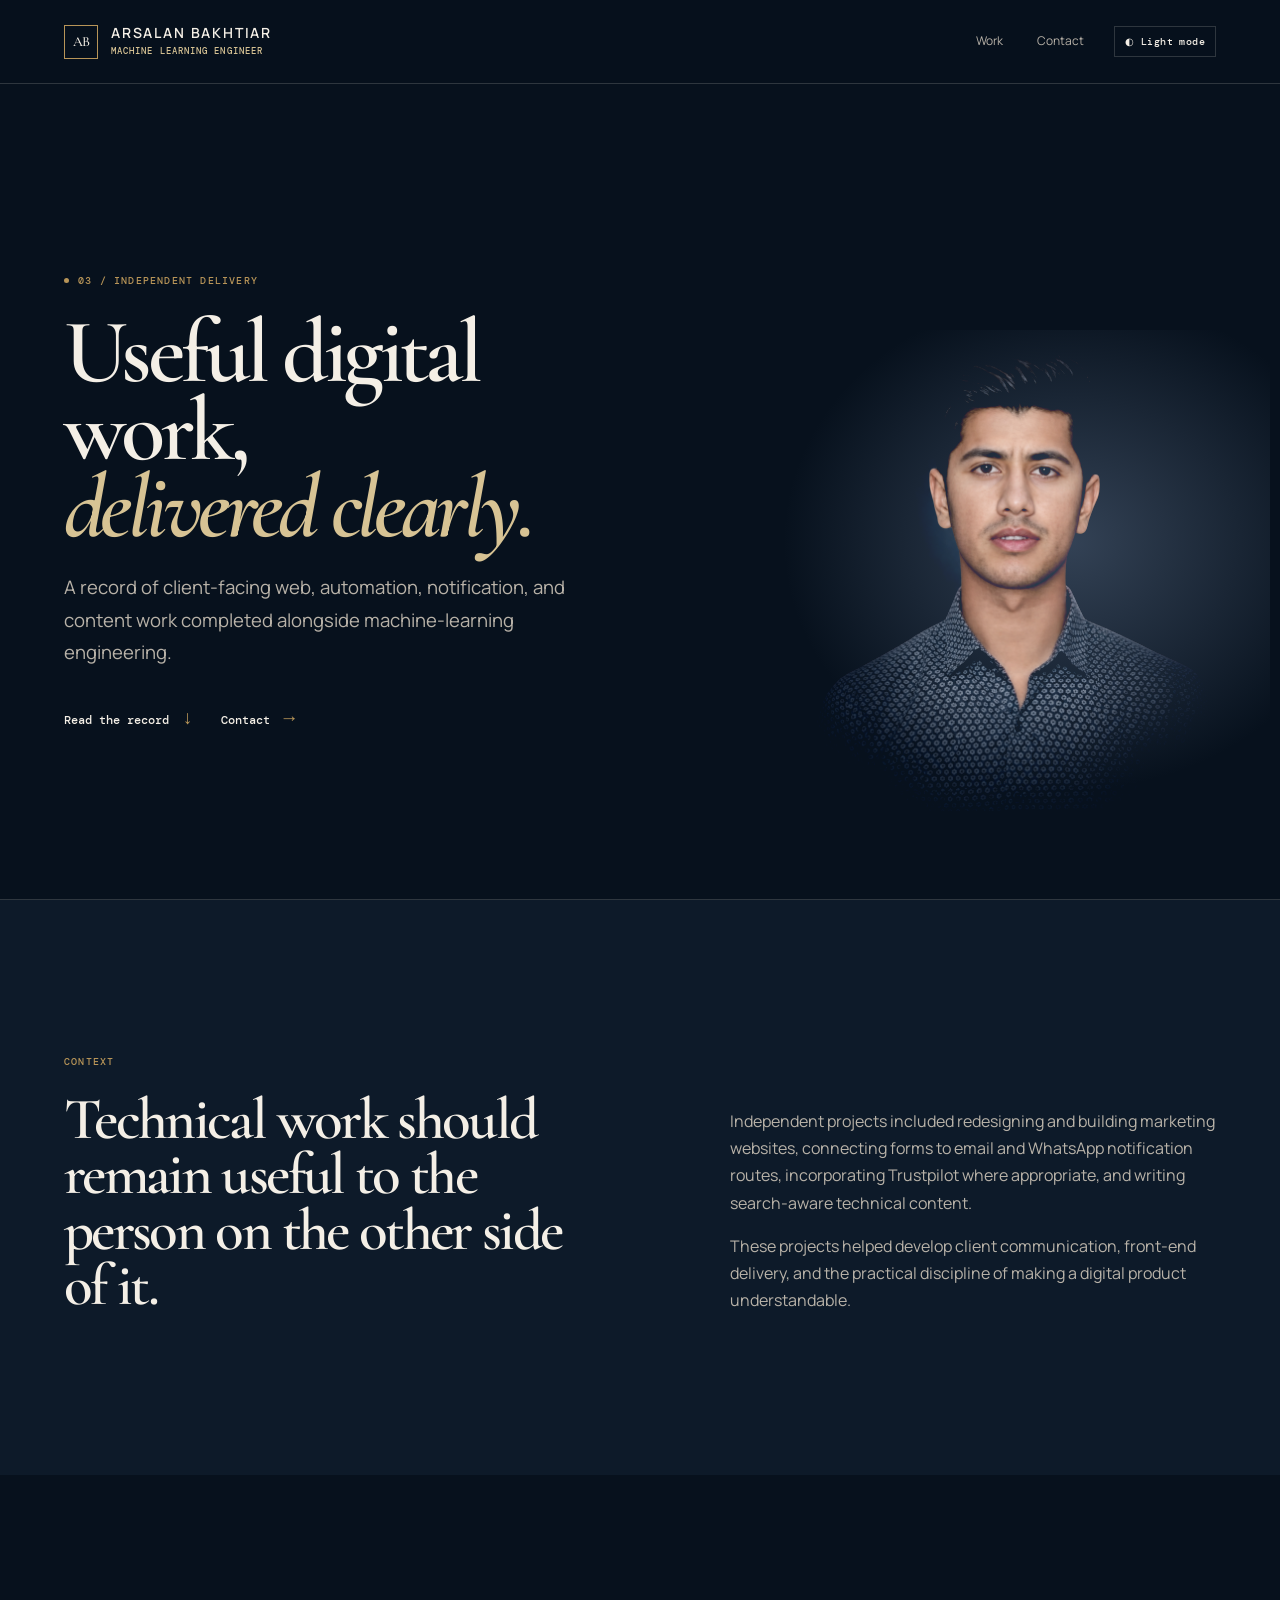
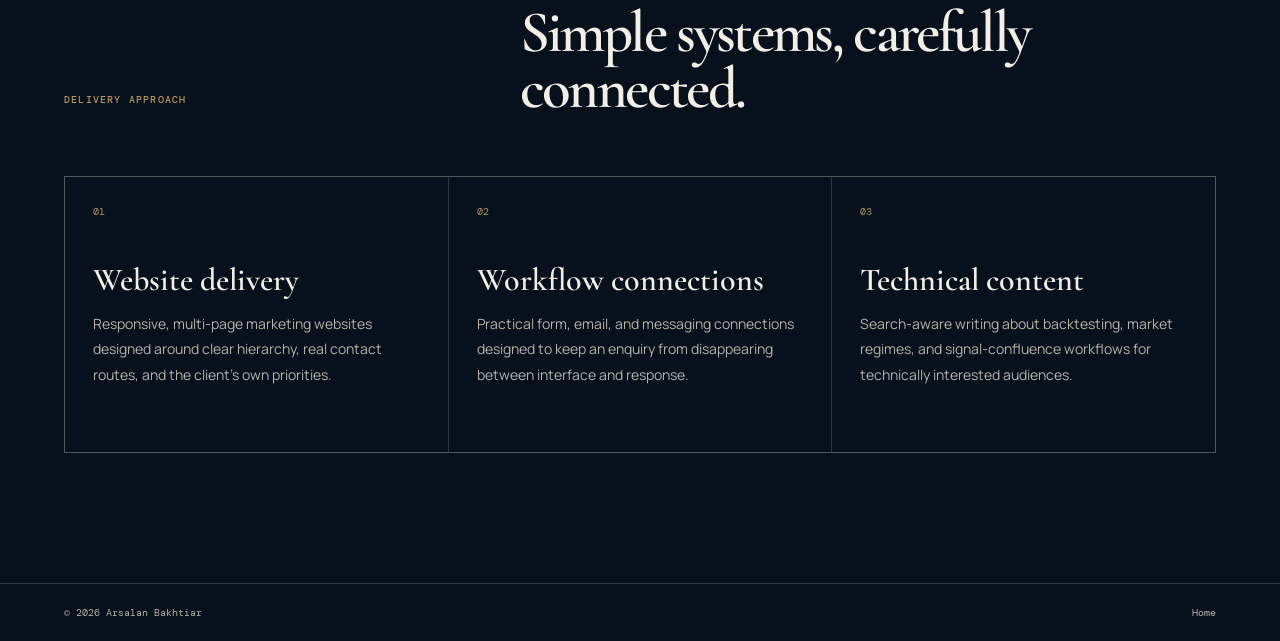
==== projects/independent-delivery.html @ 61ee5783 "Build Arsalan Ink Profile portfolio" ====
<!doctype html><html lang="en"><head><meta charset="UTF-8"/><meta name="viewport" content="width=device-width,initial-scale=1.0"/><meta name="description" content="Independent delivery — Arsalan Bakhtiar"/><title>Independent delivery — Arsalan Bakhtiar</title><link rel="preconnect" href="https://fonts.googleapis.com"/><link rel="preconnect" href="https://fonts.gstatic.com" crossorigin/><link href="https://fonts.googleapis.com/css2?family=Cormorant+Garamond:wght@500;600;700&family=DM+Mono:wght@400;500&family=Manrope:wght@400;500;600;700&display=swap" rel="stylesheet"/><link rel="stylesheet" href="../assets/css/style.css"/><script defer src="../assets/js/main.js"></script></head><body class="theme-dark"><header class="site-header"><a class="brand" href="../index.html"><span class="brand-mark">AB</span><span><strong>Arsalan Bakhtiar</strong><small>Machine Learning Engineer</small></span></a><nav class="site-nav"><a href="../index.html#work">Work</a><a href="../index.html#contact">Contact</a></nav><button class="theme-toggle" type="button" data-theme-toggle><span>◐</span><span class="theme-label">Light mode</span></button></header><main><section class="hero section-shell"><div class="hero-copy"><p class="eyebrow"><span></span> 03 / Independent delivery</p><h1>Useful digital work,<br/><em>delivered clearly.</em></h1><p class="hero-intro">A record of client-facing web, automation, notification, and content work completed alongside machine-learning engineering.</p><div class="hero-actions"><a class="text-link" href="#record">Read the record <span>↓</span></a><a class="text-link" href="../index.html#contact">Contact <span>→</span></a></div></div><div class="portrait-stage"><div class="portrait-glow"></div><img src="../assets/images/arsalan-bakhtiar.png" alt="Arsalan Bakhtiar"/></div></section><section class="intro-band section-shell" id="record"><p class="section-kicker">Context</p><div class="intro-grid"><h2>Technical work should remain useful to the person on the other side of it.</h2><div><p>Independent projects included redesigning and building marketing websites, connecting forms to email and WhatsApp notification routes, incorporating Trustpilot where appropriate, and writing search-aware technical content.</p><p>These projects helped develop client communication, front-end delivery, and the practical discipline of making a digital product understandable.</p></div></div></section><section class="work-section section-shell"><div class="section-heading"><p class="section-kicker">Delivery approach</p><h2>Simple systems, carefully connected.</h2></div><div class="notes-grid"><article><p>01</p><h3>Website delivery</h3><span>Responsive, multi-page marketing websites designed around clear hierarchy, real contact routes, and the client’s own priorities.</span></article><article><p>02</p><h3>Workflow connections</h3><span>Practical form, email, and messaging connections designed to keep an enquiry from disappearing between interface and response.</span></article><article><p>03</p><h3>Technical content</h3><span>Search-aware writing about backtesting, market regimes, and signal-confluence workflows for technically interested audiences.</span></article></div></section></main><footer class="site-footer"><span>© <span data-year></span> Arsalan Bakhtiar</span><a href="../index.html">Home</a></footer></body></html>
---- assets/css/style.css ----
:root {
  --bg: #07111d;
  --surface: #0d1a29;
  --surface-2: #11233a;
  --ink: #f4efe6;
  --muted: #b8b2a8;
  --line: rgba(244, 239, 230, 0.17);
  --accent: #b89558;
  --accent-2: #d7c394;
  --serif: "Cormorant Garamond", Georgia, serif;
  --sans: "Manrope", Arial, sans-serif;
  --mono: "DM Mono", monospace;
  --ease: cubic-bezier(.22, 1, .36, 1);
}

* { box-sizing: border-box; }
html { scroll-behavior: smooth; }
body { margin: 0; background: var(--bg); color: var(--ink); font: 400 15px/1.7 var(--sans); transition: background .35s var(--ease), color .35s var(--ease); }
body.theme-light { --bg: #f4f1ea; --surface: #fffdf8; --surface-2: #eae4d8; --ink: #162235; --muted: #5e6873; --line: rgba(22, 34, 53, .15); --accent: #8d6a35; --accent-2: #315776; }
.skip-link { position: absolute; z-index: 99; top: 8px; left: -999px; padding: 8px 12px; background: var(--accent); color: #07111d; }
.skip-link:focus { left: 8px; }
.section-shell { max-width: 1440px; margin: 0 auto; padding-left: clamp(24px, 5vw, 78px); padding-right: clamp(24px, 5vw, 78px); }

.site-header { position: sticky; z-index: 30; top: 0; display: flex; align-items: center; height: 84px; max-width: 1440px; margin: 0 auto; padding: 0 clamp(24px, 5vw, 78px); border-bottom: 1px solid var(--line); background: color-mix(in srgb, var(--bg) 92%, transparent); backdrop-filter: blur(16px); }
.brand { display: flex; gap: 13px; align-items: center; color: var(--ink); text-decoration: none; text-transform: uppercase; }
.brand-mark { display: grid; width: 34px; height: 34px; place-items: center; border: 1px solid var(--accent); font: 500 14px var(--serif); letter-spacing: -.07em; }
.brand strong { display: block; font: 600 14px/1 var(--sans); letter-spacing: .13em; }
.brand small { display: block; margin-top: 5px; color: var(--accent-2); font: 500 9px var(--mono); letter-spacing: .12em; }
.site-nav { display: flex; gap: clamp(16px, 2.6vw, 36px); margin-left: auto; margin-right: 30px; }
.site-nav a { color: var(--muted); font-size: 12px; text-decoration: none; transition: color .2s; }
.site-nav a:hover { color: var(--ink); }
.theme-toggle { display: flex; gap: 7px; align-items: center; padding: 8px 10px; border: 1px solid var(--line); background: transparent; color: var(--ink); cursor: pointer; font: 500 10px var(--mono); letter-spacing: .04em; }
.theme-toggle:hover { border-color: var(--accent); color: var(--accent); }
.menu-toggle { display: none; padding: 8px; border: 0; background: none; }
.menu-toggle span { display: block; width: 23px; height: 1px; margin: 5px; background: var(--ink); }

.hero { position: relative; display: grid; grid-template-columns: minmax(390px, 1.06fr) minmax(320px, .94fr); min-height: calc(100svh - 84px); overflow: hidden; padding-top: clamp(70px, 11vh, 150px); padding-bottom: 88px; border-bottom: 1px solid var(--line); }
.hero-copy { z-index: 1; align-self: center; max-width: 720px; }
.eyebrow, .section-kicker { color: var(--accent); font: 500 10px var(--mono); letter-spacing: .12em; text-transform: uppercase; }
.eyebrow { display: flex; gap: 9px; align-items: center; }
.eyebrow span { width: 5px; height: 5px; border-radius: 50%; background: var(--accent); }
.hero h1 { max-width: 850px; margin: 27px 0 25px; font: 600 clamp(54px, 7.1vw, 108px)/.85 var(--serif); letter-spacing: -.05em; }
.hero h1 em { color: var(--accent-2); font-style: italic; }
.hero-intro { max-width: 520px; margin: 0; color: var(--muted); font-size: clamp(15px, 1.45vw, 19px); line-height: 1.75; }
.hero-actions { display: flex; gap: 28px; margin-top: 36px; }
.text-link, .underlined-link { color: var(--ink); font: 500 12px var(--mono); text-decoration: none; }
.text-link span, .underlined-link span { display: inline-block; margin-left: 6px; color: var(--accent); font-size: 19px; transition: transform .2s var(--ease); }
.text-link:hover span, .underlined-link:hover span { transform: translate(4px, -2px); }
.hero-footnote { margin-top: 46px; padding-top: 42px; border-top: 1px solid var(--line); color: var(--muted); font: 10px var(--mono); letter-spacing: .04em; }
.hero-footnote span { display: inline-block; width: 7px; height: 7px; margin-right: 9px; border-radius: 50%; background: var(--accent); }
.portrait-stage { position: relative; align-self: end; min-height: 540px; }
.portrait-stage img { position: absolute; right: 0; bottom: 0; width: min(100%, 590px); height: auto; object-fit: contain; opacity: .98; }
.portrait-stage .portrait-dark { display: block; mix-blend-mode: lighten; filter: saturate(.85) contrast(1.06); mask-image: radial-gradient(ellipse 74% 87% at 53% 43%, #000 61%, transparent 100%); }
.portrait-stage .portrait-light { display: none; filter: saturate(.9) contrast(1.02); }
.theme-light .portrait-stage .portrait-dark { display: none; }
.theme-light .portrait-stage .portrait-light { display: block; }
.portrait-stage > img:not(.portrait-dark):not(.portrait-light) { display: none; }
.portrait-stage:has(> img:not(.portrait-dark):not(.portrait-light))::after { position: absolute; inset: 0; background: url("../images/arsalan-bakhtiar-ink-portrait.png") right bottom / contain no-repeat; mix-blend-mode: lighten; filter: saturate(.85) contrast(1.06); content: ""; mask-image: radial-gradient(ellipse 74% 87% at 53% 43%, #000 61%, transparent 100%); }
.theme-light .portrait-stage:has(> img:not(.portrait-dark):not(.portrait-light))::after { background-image: url("../images/arsalan-bakhtiar-light-portrait.png"); filter: saturate(.9) contrast(1.02); mask-image: none; }
.portrait-glow { position: absolute; right: -10%; bottom: 2%; width: 92%; height: 87%; background: radial-gradient(ellipse at 60% 45%, rgba(92, 111, 137, .52), transparent 68%); }
.theme-light .portrait-glow { background: radial-gradient(ellipse at 60% 45%, rgba(126, 143, 156, .2), transparent 68%); }
.hero-index { position: absolute; bottom: 30px; left: clamp(24px, 5vw, 78px); display: flex; gap: 20px; }
.hero-index a { color: var(--muted); font: 10px var(--mono); text-decoration: none; }
.hero-index b { margin-right: 5px; color: var(--accent); font-weight: 500; }

.intro-band { max-width: none; padding-top: 145px; padding-bottom: 145px; background: var(--surface); }
.intro-band > * { max-width: 1440px; margin-right: auto; margin-left: auto; }
.intro-grid { display: grid; grid-template-columns: 1.05fr .95fr; gap: clamp(50px, 10vw, 160px); margin-top: 24px; }
.intro-grid h2, .section-heading h2, .education-card h2, .contact-copy h2, .journey h2 { margin: 0; font: 600 clamp(38px, 4.6vw, 70px)/.94 var(--serif); letter-spacing: -.045em; }
.intro-grid p { color: var(--muted); font-size: 16px; }
.underlined-link { display: inline-block; margin-top: 22px; padding-bottom: 6px; border-bottom: 1px solid var(--accent); }

.work-section, .experience-section, .notes-section { padding-top: 130px; padding-bottom: 130px; }
.section-heading { display: grid; grid-template-columns: .75fr 1.25fr; gap: 38px; align-items: end; margin-bottom: 60px; }
.section-heading > div > p { max-width: 440px; margin: 15px 0 0; color: var(--muted); }
.section-heading.compact { grid-template-columns: 1fr; margin-bottom: 42px; }
.project-list { border-top: 1px solid var(--line); }
.project-row { display: grid; grid-template-columns: 70px 1fr 160px; gap: 22px; align-items: start; padding: 36px 0; border-bottom: 1px solid var(--line); transition: padding .25s var(--ease), background .25s; }
.project-row:hover { padding-right: 15px; padding-left: 15px; background: color-mix(in srgb, var(--surface) 70%, transparent); }
.project-number, .project-type { color: var(--accent); font: 10px var(--mono); letter-spacing: .08em; text-transform: uppercase; }
.project-row h3 { margin: 7px 0 12px; font: 600 clamp(26px, 3.1vw, 45px)/1 var(--serif); }
.project-row p:last-child { max-width: 720px; margin: 0; color: var(--muted); }
.project-link { justify-self: end; padding-bottom: 5px; border-bottom: 1px solid var(--accent); color: var(--ink); font: 500 11px var(--mono); text-decoration: none; }
.project-link span { color: var(--accent); font-size: 16px; }

.capabilities { max-width: none; padding-top: 110px; padding-bottom: 110px; background: var(--surface); }
.capabilities > * { max-width: 1440px; margin-right: auto; margin-left: auto; }
.capability-grid { display: grid; grid-template-columns: repeat(4, 1fr); border-top: 1px solid var(--line); border-left: 1px solid var(--line); }
.capability-grid article { min-height: 240px; padding: 30px 24px; border-right: 1px solid var(--line); border-bottom: 1px solid var(--line); }
.capability-grid span { color: var(--accent); font: 10px var(--mono); }
.capability-grid h3 { margin: 38px 0 14px; font: 600 27px var(--serif); }
.capability-grid p { color: var(--muted); font-size: 13px; line-height: 1.8; }

.experience-layout { display: grid; grid-template-columns: 1.5fr .7fr; border-top: 1px solid var(--line); border-bottom: 1px solid var(--line); }
.experience-main, .experience-aside { padding: 44px 0; }
.experience-main { padding-right: clamp(32px, 7vw, 120px); }
.experience-aside { padding-left: clamp(32px, 5vw, 70px); border-left: 1px solid var(--line); }
.experience-date { color: var(--accent); font: 10px var(--mono); letter-spacing: .08em; text-transform: uppercase; }
.experience-main h3, .experience-aside h3 { margin: 10px 0; font: 600 clamp(30px, 3.4vw, 49px)/1 var(--serif); }
.experience-aside h3 { font-size: 30px; }
.experience-company { margin-top: 0; color: var(--muted); }
.experience-main > p:not(.experience-date):not(.experience-company), .experience-aside > p:not(.experience-date) { max-width: 690px; color: var(--muted); }
.experience-main ul { padding-left: 19px; color: var(--muted); line-height: 1.85; }
.experience-aside hr { margin: 31px 0; border: 0; border-top: 1px solid var(--line); }

.education-section { padding-top: 20px; padding-bottom: 130px; }
.education-card { display: grid; grid-template-columns: 1.15fr .85fr; gap: 75px; padding: 72px; background: var(--accent); color: #101825; }
.education-card .section-kicker { color: #173754; }
.education-card p { max-width: 620px; }
.honours { display: grid; align-self: start; grid-template-columns: 1fr 1fr; gap: 1px; border: 1px solid rgba(16, 24, 37, .16); background: rgba(16, 24, 37, .16); }
.honours p { min-height: 130px; margin: 0; padding: 22px; background: #e3c997; }
.honours p:last-child { grid-column: 1 / -1; }
.honours b { display: block; font: 600 33px/1 var(--serif); }
.honours span { display: block; margin-top: 12px; font: 11px var(--mono); line-height: 1.5; }

.notes-grid { display: grid; grid-template-columns: repeat(3, 1fr); gap: 1px; border: 1px solid var(--line); background: var(--line); }
.notes-grid article { min-height: 275px; padding: 28px; background: var(--bg); }
.notes-grid p { margin: 0; color: var(--accent); font: 10px var(--mono); }
.notes-grid h3 { margin: 42px 0 12px; font: 600 32px var(--serif); }
.notes-grid span { color: var(--muted); font-size: 14px; }

.journey { max-width: none; padding-top: 115px; padding-bottom: 115px; background: var(--surface); }
.journey > * { max-width: 1440px; margin-right: auto; margin-left: auto; }
.journey h2 { margin-top: 15px; }
.journey ol { display: grid; grid-template-columns: repeat(4, 1fr); margin: 64px 0 0; padding: 0; border-top: 1px solid var(--line); list-style: none; }
.journey li { position: relative; padding: 27px 22px 0 0; }
.journey li::before { position: absolute; top: -5px; left: 0; width: 9px; height: 9px; border-radius: 50%; background: var(--accent); content: ""; }
.journey span { display: block; color: var(--accent); font: 10px var(--mono); }
.journey b { display: block; margin-top: 25px; font: 600 23px/1.12 var(--serif); }
.journey em { display: block; margin-top: 8px; color: var(--muted); font: 12px var(--sans); font-style: normal; }

.contact-section { display: grid; grid-template-columns: 1fr .8fr; gap: clamp(44px, 10vw, 155px); padding-top: 130px; padding-bottom: 130px; }
.contact-copy p:not(.section-kicker) { max-width: 520px; margin: 22px 0; color: var(--muted); }
.social-links { display: flex; gap: 22px; margin-top: 38px; }
.social-links a { color: var(--ink); font: 11px var(--mono); text-decoration: none; }
.contact-form { align-self: start; padding: 28px; border: 1px solid var(--line); background: var(--surface); }
.contact-form label { display: block; margin-bottom: 19px; color: var(--muted); font: 10px var(--mono); letter-spacing: .08em; text-transform: uppercase; }
.contact-form input, .contact-form textarea { display: block; width: 100%; margin-top: 8px; padding: 10px 0; border: 0; border-bottom: 1px solid var(--line); outline: 0; background: transparent; color: var(--ink); font: 14px var(--sans); resize: vertical; }
.contact-form input:focus, .contact-form textarea:focus { border-color: var(--accent); }
.contact-form button { padding: 13px 17px; border: 0; background: var(--accent); color: #111b28; cursor: pointer; font: 600 11px var(--mono); }
.contact-form button:hover { background: var(--accent-2); color: var(--bg); }
.contact-form button span { margin-left: 7px; font-size: 16px; }
.form-status { min-height: 22px; color: var(--accent); font: 11px var(--mono); }
.site-footer { display: flex; justify-content: space-between; max-width: 1440px; margin: 0 auto; padding: 22px clamp(24px, 5vw, 78px); border-top: 1px solid var(--line); color: var(--muted); font: 10px var(--mono); }
.site-footer a { color: var(--muted); text-decoration: none; }
.reveal { animation: reveal .8s var(--ease) both; }
@keyframes reveal { from { opacity: 0; transform: translateY(15px); } to { opacity: 1; transform: none; } }

@media (max-width: 860px) {
  .site-header { height: 70px; }
  .menu-toggle { display: block; }
  .site-nav { position: absolute; top: 70px; right: 0; left: 0; display: none; flex-direction: column; margin: 0; padding: 18px 24px 25px; border-bottom: 1px solid var(--line); background: var(--bg); }
  .menu-open .site-nav { display: flex; }
  .theme-toggle { margin-right: 10px; margin-left: auto; }
  .theme-label { display: none; }
  .hero { grid-template-columns: 1fr; min-height: auto; padding-top: 76px; }
  .hero h1 { font-size: clamp(53px, 13vw, 80px); }
  .portrait-stage { grid-row: 1; min-height: 330px; opacity: .82; }
  .portrait-stage img { right: 50%; width: 370px; max-width: 100vw; transform: translateX(50%); }
  .portrait-stage:has(> img:not(.portrait-dark):not(.portrait-light))::after { right: 50%; left: auto; width: 370px; max-width: 100vw; transform: translateX(50%); }
  .hero-copy { grid-row: 2; margin-top: -26px; }
  .hero-index { display: none; }
  .intro-grid, .contact-section, .experience-layout, .education-card { grid-template-columns: 1fr; }
  .section-heading { grid-template-columns: 1fr; margin-bottom: 40px; }
  .capability-grid, .notes-grid { grid-template-columns: 1fr 1fr; }
  .experience-aside { padding-left: 0; border-top: 1px solid var(--line); border-left: 0; }
  .experience-main { padding-right: 0; }
  .contact-section { gap: 52px; }
  .journey ol { grid-template-columns: 1fr 1fr; gap: 32px; }
  .journey li { padding-top: 22px; }
  .project-row { grid-template-columns: 40px 1fr; }
  .project-link { grid-column: 2; justify-self: start; }
  .education-card { gap: 36px; padding: 42px 28px; }
  .intro-band, .work-section, .experience-section, .notes-section, .contact-section { padding-top: 85px; padding-bottom: 85px; }
  .capabilities, .journey { padding-top: 80px; padding-bottom: 80px; }
}
@media (max-width: 540px) {
  .brand strong { font-size: 11px; }
  .brand small { font-size: 7px; }
  .brand-mark { width: 29px; height: 29px; }
  .hero h1 { font-size: 55px; }
  .hero-actions { flex-direction: column; gap: 14px; }
  .capability-grid, .notes-grid, .journey ol, .honours { grid-template-columns: 1fr; }
  .honours p:last-child { grid-column: auto; }
  .project-row { padding: 28px 0; }
  .project-row h3 { font-size: 30px; }
  .site-footer { flex-direction: column; gap: 12px; }
  .hero-footnote { margin-top: 32px; }
  .portrait-stage { min-height: 300px; }
}
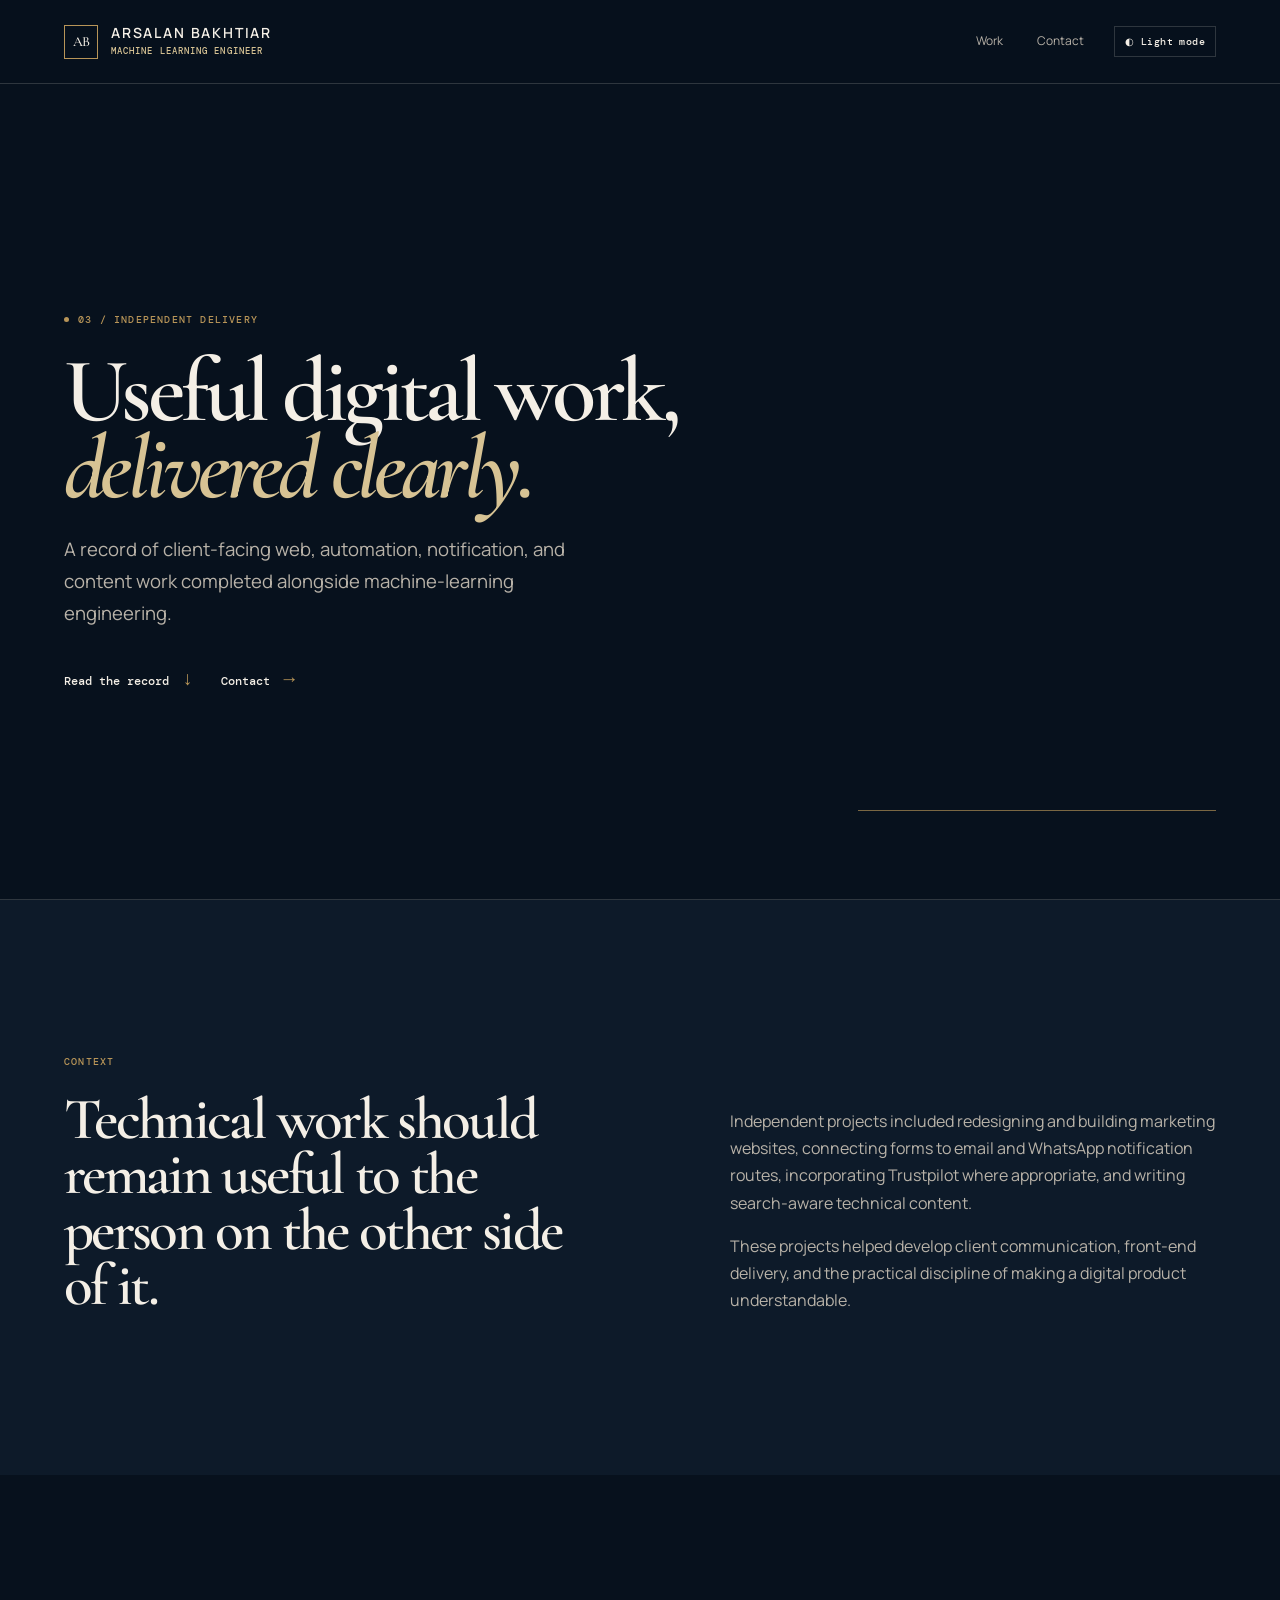
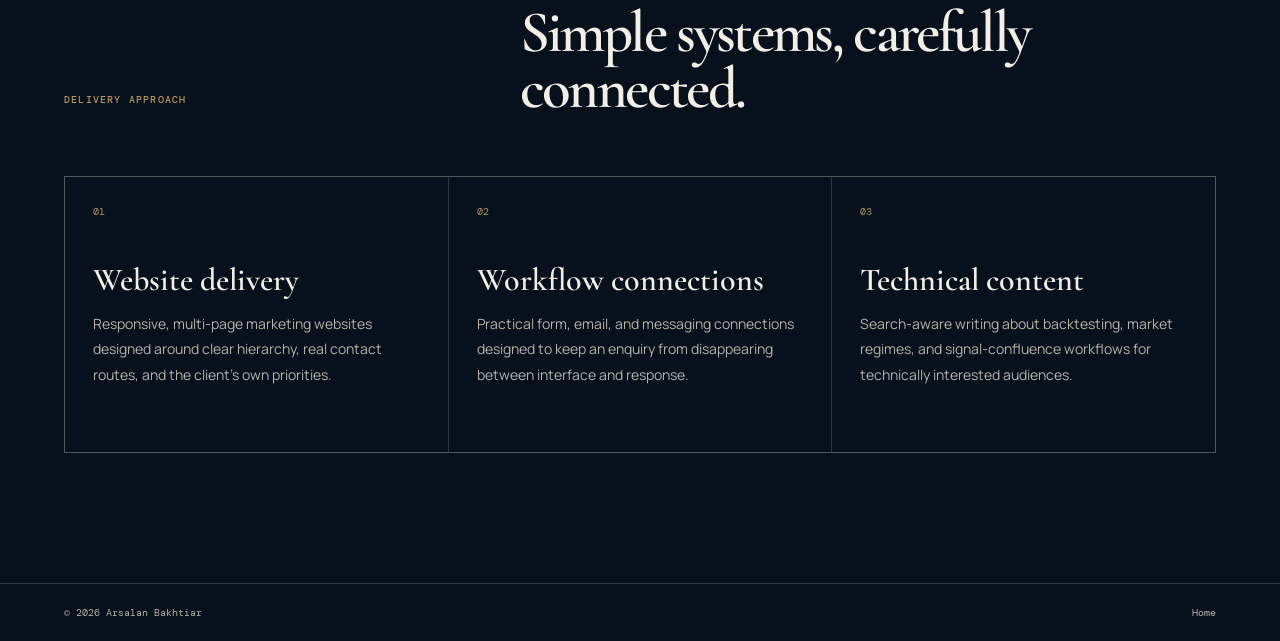
==== commit 926cb4a8: "Expand algorithmic trading record and remove portrait" ====
--- a/projects/independent-delivery.html
+++ b/projects/independent-delivery.html
@@ -1 +1,24 @@
-<!doctype html><html lang="en"><head><meta charset="UTF-8"/><meta name="viewport" content="width=device-width,initial-scale=1.0"/><meta name="description" content="Independent delivery — Arsalan Bakhtiar"/><title>Independent delivery — Arsalan Bakhtiar</title><link rel="preconnect" href="https://fonts.googleapis.com"/><link rel="preconnect" href="https://fonts.gstatic.com" crossorigin/><link href="https://fonts.googleapis.com/css2?family=Cormorant+Garamond:wght@500;600;700&family=DM+Mono:wght@400;500&family=Manrope:wght@400;500;600;700&display=swap" rel="stylesheet"/><link rel="stylesheet" href="../assets/css/style.css"/><script defer src="../assets/js/main.js"></script></head><body class="theme-dark"><header class="site-header"><a class="brand" href="../index.html"><span class="brand-mark">AB</span><span><strong>Arsalan Bakhtiar</strong><small>Machine Learning Engineer</small></span></a><nav class="site-nav"><a href="../index.html#work">Work</a><a href="../index.html#contact">Contact</a></nav><button class="theme-toggle" type="button" data-theme-toggle><span>◐</span><span class="theme-label">Light mode</span></button></header><main><section class="hero section-shell"><div class="hero-copy"><p class="eyebrow"><span></span> 03 / Independent delivery</p><h1>Useful digital work,<br/><em>delivered clearly.</em></h1><p class="hero-intro">A record of client-facing web, automation, notification, and content work completed alongside machine-learning engineering.</p><div class="hero-actions"><a class="text-link" href="#record">Read the record <span>↓</span></a><a class="text-link" href="../index.html#contact">Contact <span>→</span></a></div></div><div class="portrait-stage"><div class="portrait-glow"></div><img src="../assets/images/arsalan-bakhtiar.png" alt="Arsalan Bakhtiar"/></div></section><section class="intro-band section-shell" id="record"><p class="section-kicker">Context</p><div class="intro-grid"><h2>Technical work should remain useful to the person on the other side of it.</h2><div><p>Independent projects included redesigning and building marketing websites, connecting forms to email and WhatsApp notification routes, incorporating Trustpilot where appropriate, and writing search-aware technical content.</p><p>These projects helped develop client communication, front-end delivery, and the practical discipline of making a digital product understandable.</p></div></div></section><section class="work-section section-shell"><div class="section-heading"><p class="section-kicker">Delivery approach</p><h2>Simple systems, carefully connected.</h2></div><div class="notes-grid"><article><p>01</p><h3>Website delivery</h3><span>Responsive, multi-page marketing websites designed around clear hierarchy, real contact routes, and the client’s own priorities.</span></article><article><p>02</p><h3>Workflow connections</h3><span>Practical form, email, and messaging connections designed to keep an enquiry from disappearing between interface and response.</span></article><article><p>03</p><h3>Technical content</h3><span>Search-aware writing about backtesting, market regimes, and signal-confluence workflows for technically interested audiences.</span></article></div></section></main><footer class="site-footer"><span>© <span data-year></span> Arsalan Bakhtiar</span><a href="../index.html">Home</a></footer></body></html>
+<!doctype html>
+<!-- Ink Profile: independent-delivery record without image content. -->
+<html lang="en">
+  <head>
+    <meta charset="UTF-8" />
+    <meta name="viewport" content="width=device-width, initial-scale=1.0" />
+    <meta name="description" content="Independent delivery — Arsalan Bakhtiar" />
+    <title>Independent delivery — Arsalan Bakhtiar</title>
+    <link rel="preconnect" href="https://fonts.googleapis.com" />
+    <link rel="preconnect" href="https://fonts.gstatic.com" crossorigin />
+    <link href="https://fonts.googleapis.com/css2?family=Cormorant+Garamond:wght@500;600;700&family=DM+Mono:wght@400;500&family=Manrope:wght@400;500;600;700&display=swap" rel="stylesheet" />
+    <link rel="stylesheet" href="../assets/css/style.css" />
+    <script defer src="../assets/js/main.js"></script>
+  </head>
+  <body class="theme-dark">
+    <header class="site-header"><a class="brand" href="../index.html"><span class="brand-mark">AB</span><span><strong>Arsalan Bakhtiar</strong><small>Machine Learning Engineer</small></span></a><nav class="site-nav" aria-label="Primary navigation"><a href="../index.html#work">Work</a><a href="../index.html#contact">Contact</a></nav><button class="theme-toggle" type="button" data-theme-toggle aria-label="Switch colour theme"><span>◐</span><span class="theme-label">Light mode</span></button></header>
+    <main>
+      <section class="hero section-shell"><div class="hero-copy"><p class="eyebrow"><span></span> 03 / Independent delivery</p><h1>Useful digital work,<br /><em>delivered clearly.</em></h1><p class="hero-intro">A record of client-facing web, automation, notification, and content work completed alongside machine-learning engineering.</p><div class="hero-actions"><a class="text-link" href="#record">Read the record <span>↓</span></a><a class="text-link" href="../index.html#contact">Contact <span>→</span></a></div></div></section>
+      <section class="intro-band section-shell" id="record"><p class="section-kicker">Context</p><div class="intro-grid"><h2>Technical work should remain useful to the person on the other side of it.</h2><div><p>Independent projects included redesigning and building marketing websites, connecting forms to email and WhatsApp notification routes, incorporating Trustpilot where appropriate, and writing search-aware technical content.</p><p>These projects helped develop client communication, front-end delivery, and the practical discipline of making a digital product understandable.</p></div></div></section>
+      <section class="work-section section-shell"><div class="section-heading"><p class="section-kicker">Delivery approach</p><h2>Simple systems, carefully connected.</h2></div><div class="notes-grid"><article><p>01</p><h3>Website delivery</h3><span>Responsive, multi-page marketing websites designed around clear hierarchy, real contact routes, and the client’s own priorities.</span></article><article><p>02</p><h3>Workflow connections</h3><span>Practical form, email, and messaging connections designed to keep an enquiry from disappearing between interface and response.</span></article><article><p>03</p><h3>Technical content</h3><span>Search-aware writing about backtesting, market regimes, and signal-confluence workflows for technically interested audiences.</span></article></div></section>
+    </main>
+    <footer class="site-footer"><span>© <span data-year></span> Arsalan Bakhtiar</span><a href="../index.html">Home</a></footer>
+  </body>
+</html>
--- a/assets/css/style.css
+++ b/assets/css/style.css
@@ -1,3 +1,4 @@
+/* Ink Profile: text-led dark editorial portfolio with restrained brass signals and no portrait imagery. */
 :root {
   --bg: #07111d;
   --surface: #0d1a29;
@@ -34,8 +35,9 @@
 .menu-toggle { display: none; padding: 8px; border: 0; background: none; }
 .menu-toggle span { display: block; width: 23px; height: 1px; margin: 5px; background: var(--ink); }
 
-.hero { position: relative; display: grid; grid-template-columns: minmax(390px, 1.06fr) minmax(320px, .94fr); min-height: calc(100svh - 84px); overflow: hidden; padding-top: clamp(70px, 11vh, 150px); padding-bottom: 88px; border-bottom: 1px solid var(--line); }
-.hero-copy { z-index: 1; align-self: center; max-width: 720px; }
+.hero { position: relative; display: flex; min-height: calc(100svh - 84px); overflow: hidden; padding-top: clamp(70px, 11vh, 150px); padding-bottom: 88px; border-bottom: 1px solid var(--line); }
+.hero::after { position: absolute; right: clamp(24px, 5vw, 78px); bottom: 88px; width: min(28vw, 390px); height: 1px; background: var(--accent); content: ""; opacity: .65; }
+.hero-copy { z-index: 1; align-self: center; max-width: 880px; }
 .eyebrow, .section-kicker { color: var(--accent); font: 500 10px var(--mono); letter-spacing: .12em; text-transform: uppercase; }
 .eyebrow { display: flex; gap: 9px; align-items: center; }
 .eyebrow span { width: 5px; height: 5px; border-radius: 50%; background: var(--accent); }
@@ -48,17 +50,6 @@
 .text-link:hover span, .underlined-link:hover span { transform: translate(4px, -2px); }
 .hero-footnote { margin-top: 46px; padding-top: 42px; border-top: 1px solid var(--line); color: var(--muted); font: 10px var(--mono); letter-spacing: .04em; }
 .hero-footnote span { display: inline-block; width: 7px; height: 7px; margin-right: 9px; border-radius: 50%; background: var(--accent); }
-.portrait-stage { position: relative; align-self: end; min-height: 540px; }
-.portrait-stage img { position: absolute; right: 0; bottom: 0; width: min(100%, 590px); height: auto; object-fit: contain; opacity: .98; }
-.portrait-stage .portrait-dark { display: block; mix-blend-mode: lighten; filter: saturate(.85) contrast(1.06); mask-image: radial-gradient(ellipse 74% 87% at 53% 43%, #000 61%, transparent 100%); }
-.portrait-stage .portrait-light { display: none; filter: saturate(.9) contrast(1.02); }
-.theme-light .portrait-stage .portrait-dark { display: none; }
-.theme-light .portrait-stage .portrait-light { display: block; }
-.portrait-stage > img:not(.portrait-dark):not(.portrait-light) { display: none; }
-.portrait-stage:has(> img:not(.portrait-dark):not(.portrait-light))::after { position: absolute; inset: 0; background: url("../images/arsalan-bakhtiar-ink-portrait.png") right bottom / contain no-repeat; mix-blend-mode: lighten; filter: saturate(.85) contrast(1.06); content: ""; mask-image: radial-gradient(ellipse 74% 87% at 53% 43%, #000 61%, transparent 100%); }
-.theme-light .portrait-stage:has(> img:not(.portrait-dark):not(.portrait-light))::after { background-image: url("../images/arsalan-bakhtiar-light-portrait.png"); filter: saturate(.9) contrast(1.02); mask-image: none; }
-.portrait-glow { position: absolute; right: -10%; bottom: 2%; width: 92%; height: 87%; background: radial-gradient(ellipse at 60% 45%, rgba(92, 111, 137, .52), transparent 68%); }
-.theme-light .portrait-glow { background: radial-gradient(ellipse at 60% 45%, rgba(126, 143, 156, .2), transparent 68%); }
 .hero-index { position: absolute; bottom: 30px; left: clamp(24px, 5vw, 78px); display: flex; gap: 20px; }
 .hero-index a { color: var(--muted); font: 10px var(--mono); text-decoration: none; }
 .hero-index b { margin-right: 5px; color: var(--accent); font-weight: 500; }
@@ -119,6 +110,21 @@
 .notes-grid h3 { margin: 42px 0 12px; font: 600 32px var(--serif); }
 .notes-grid span { color: var(--muted); font-size: 14px; }
 
+.system-route { border-top: 1px solid var(--line); }
+.system-step { display: grid; grid-template-columns: 82px minmax(0, 1.08fr) minmax(210px, .72fr); gap: clamp(22px, 4vw, 68px); padding: 42px 0; border-bottom: 1px solid var(--line); }
+.system-step > span { color: var(--accent); font: 500 11px var(--mono); letter-spacing: .08em; }
+.system-step h3 { margin: 0 0 10px; font: 600 clamp(28px, 3vw, 44px)/1 var(--serif); }
+.system-step p { margin: 0; color: var(--muted); }
+.system-step aside { align-self: end; color: var(--muted); font-size: 13px; line-height: 1.8; }
+.detail-grid { display: grid; grid-template-columns: 1.1fr .9fr; gap: 1px; border: 1px solid var(--line); background: var(--line); }
+.detail-grid article { min-height: 280px; padding: 34px; background: var(--bg); }
+.detail-grid h3 { margin: 26px 0 14px; font: 600 34px/1 var(--serif); }
+.detail-grid p { margin: 0; color: var(--muted); }
+.detail-grid ul { margin: 18px 0 0; padding-left: 18px; color: var(--muted); line-height: 1.85; }
+.record-callout { max-width: 920px; margin-top: 58px; padding: 28px 32px; border-left: 2px solid var(--accent); background: color-mix(in srgb, var(--surface) 84%, transparent); }
+.record-callout p { margin: 0; color: var(--muted); }
+.record-callout strong { color: var(--ink); }
+
 .journey { max-width: none; padding-top: 115px; padding-bottom: 115px; background: var(--surface); }
 .journey > * { max-width: 1440px; margin-right: auto; margin-left: auto; }
 .journey h2 { margin-top: 15px; }
@@ -155,14 +161,15 @@
   .theme-label { display: none; }
   .hero { grid-template-columns: 1fr; min-height: auto; padding-top: 76px; }
   .hero h1 { font-size: clamp(53px, 13vw, 80px); }
-  .portrait-stage { grid-row: 1; min-height: 330px; opacity: .82; }
-  .portrait-stage img { right: 50%; width: 370px; max-width: 100vw; transform: translateX(50%); }
-  .portrait-stage:has(> img:not(.portrait-dark):not(.portrait-light))::after { right: 50%; left: auto; width: 370px; max-width: 100vw; transform: translateX(50%); }
-  .hero-copy { grid-row: 2; margin-top: -26px; }
+  .hero-copy { margin-top: 0; }
+  .hero::after { right: 24px; bottom: 44px; width: 32vw; }
   .hero-index { display: none; }
   .intro-grid, .contact-section, .experience-layout, .education-card { grid-template-columns: 1fr; }
   .section-heading { grid-template-columns: 1fr; margin-bottom: 40px; }
   .capability-grid, .notes-grid { grid-template-columns: 1fr 1fr; }
+  .system-step, .detail-grid { grid-template-columns: 1fr; gap: 16px; }
+  .system-step { padding: 34px 0; }
+  .system-step aside { align-self: start; }
   .experience-aside { padding-left: 0; border-top: 1px solid var(--line); border-left: 0; }
   .experience-main { padding-right: 0; }
   .contact-section { gap: 52px; }
@@ -180,11 +187,10 @@
   .brand-mark { width: 29px; height: 29px; }
   .hero h1 { font-size: 55px; }
   .hero-actions { flex-direction: column; gap: 14px; }
-  .capability-grid, .notes-grid, .journey ol, .honours { grid-template-columns: 1fr; }
+  .capability-grid, .notes-grid, .journey ol, .honours, .detail-grid { grid-template-columns: 1fr; }
   .honours p:last-child { grid-column: auto; }
   .project-row { padding: 28px 0; }
   .project-row h3 { font-size: 30px; }
   .site-footer { flex-direction: column; gap: 12px; }
   .hero-footnote { margin-top: 32px; }
-  .portrait-stage { min-height: 300px; }
 }
